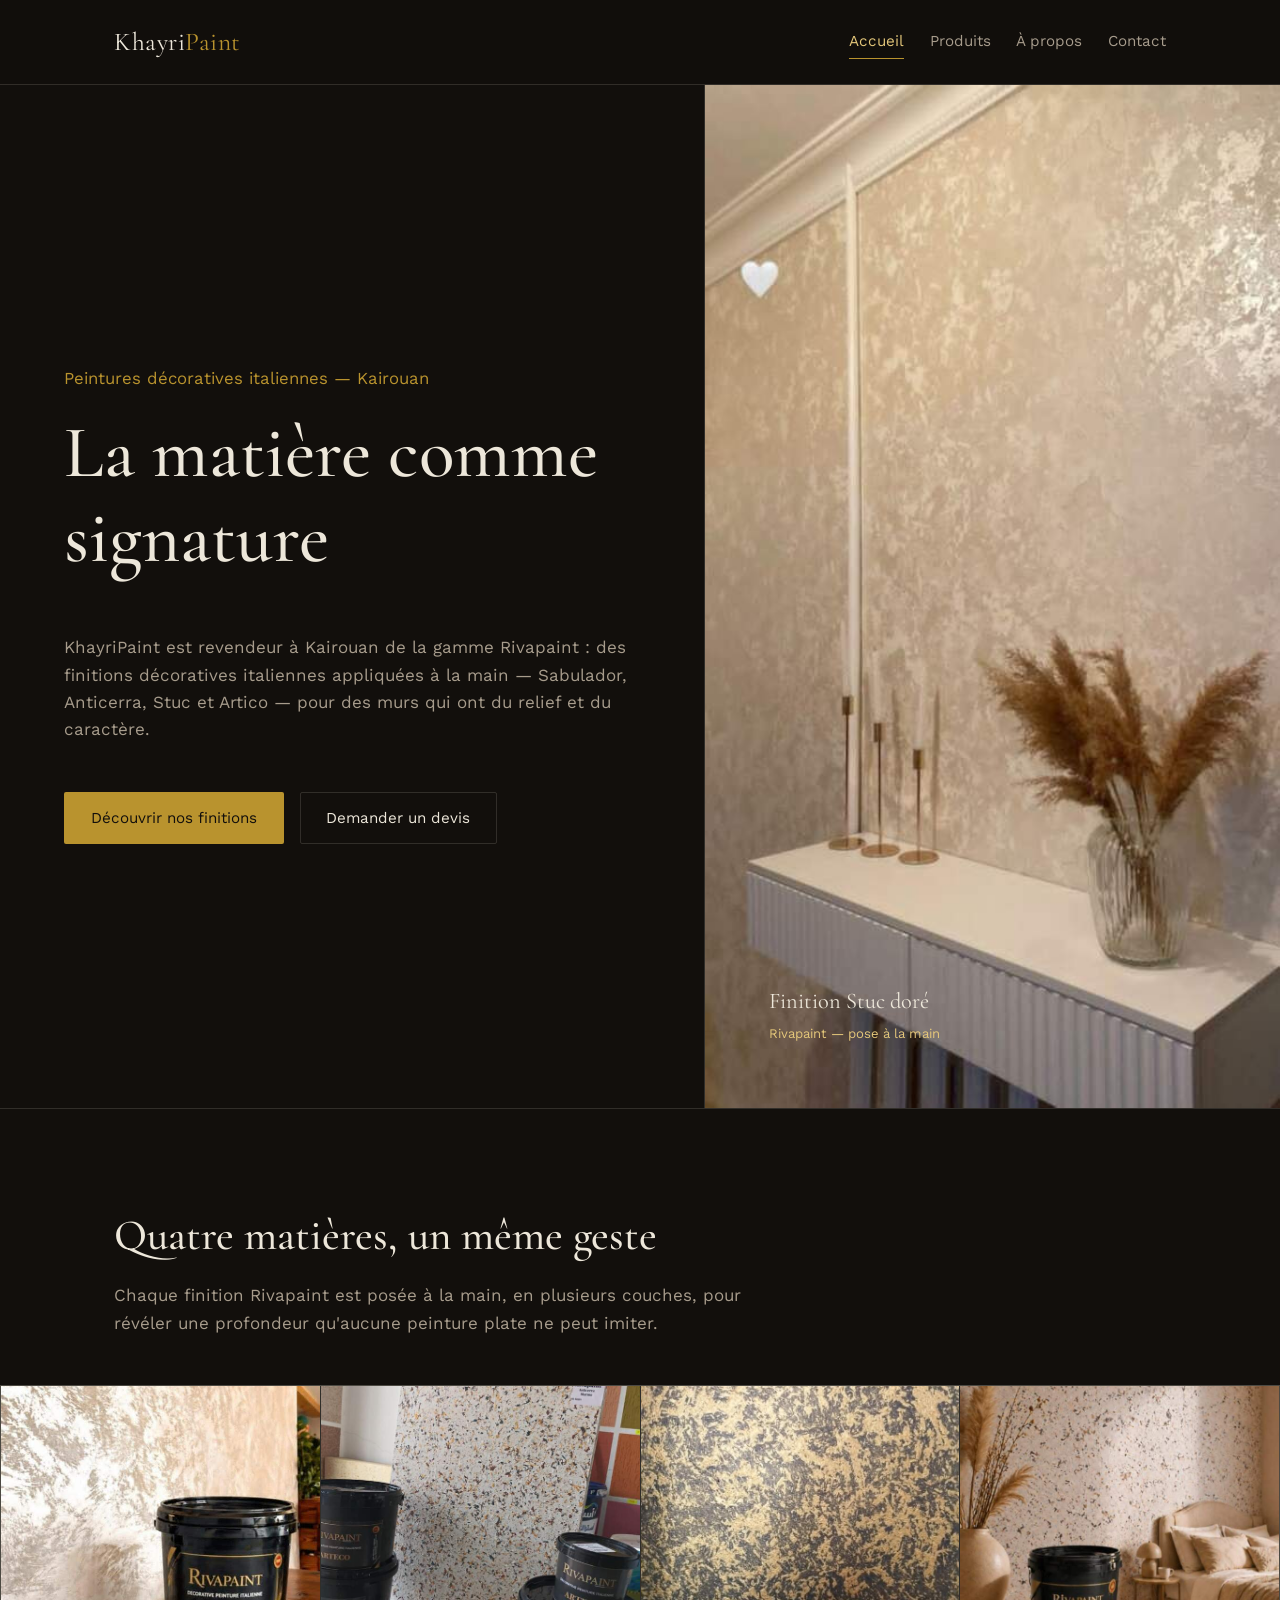
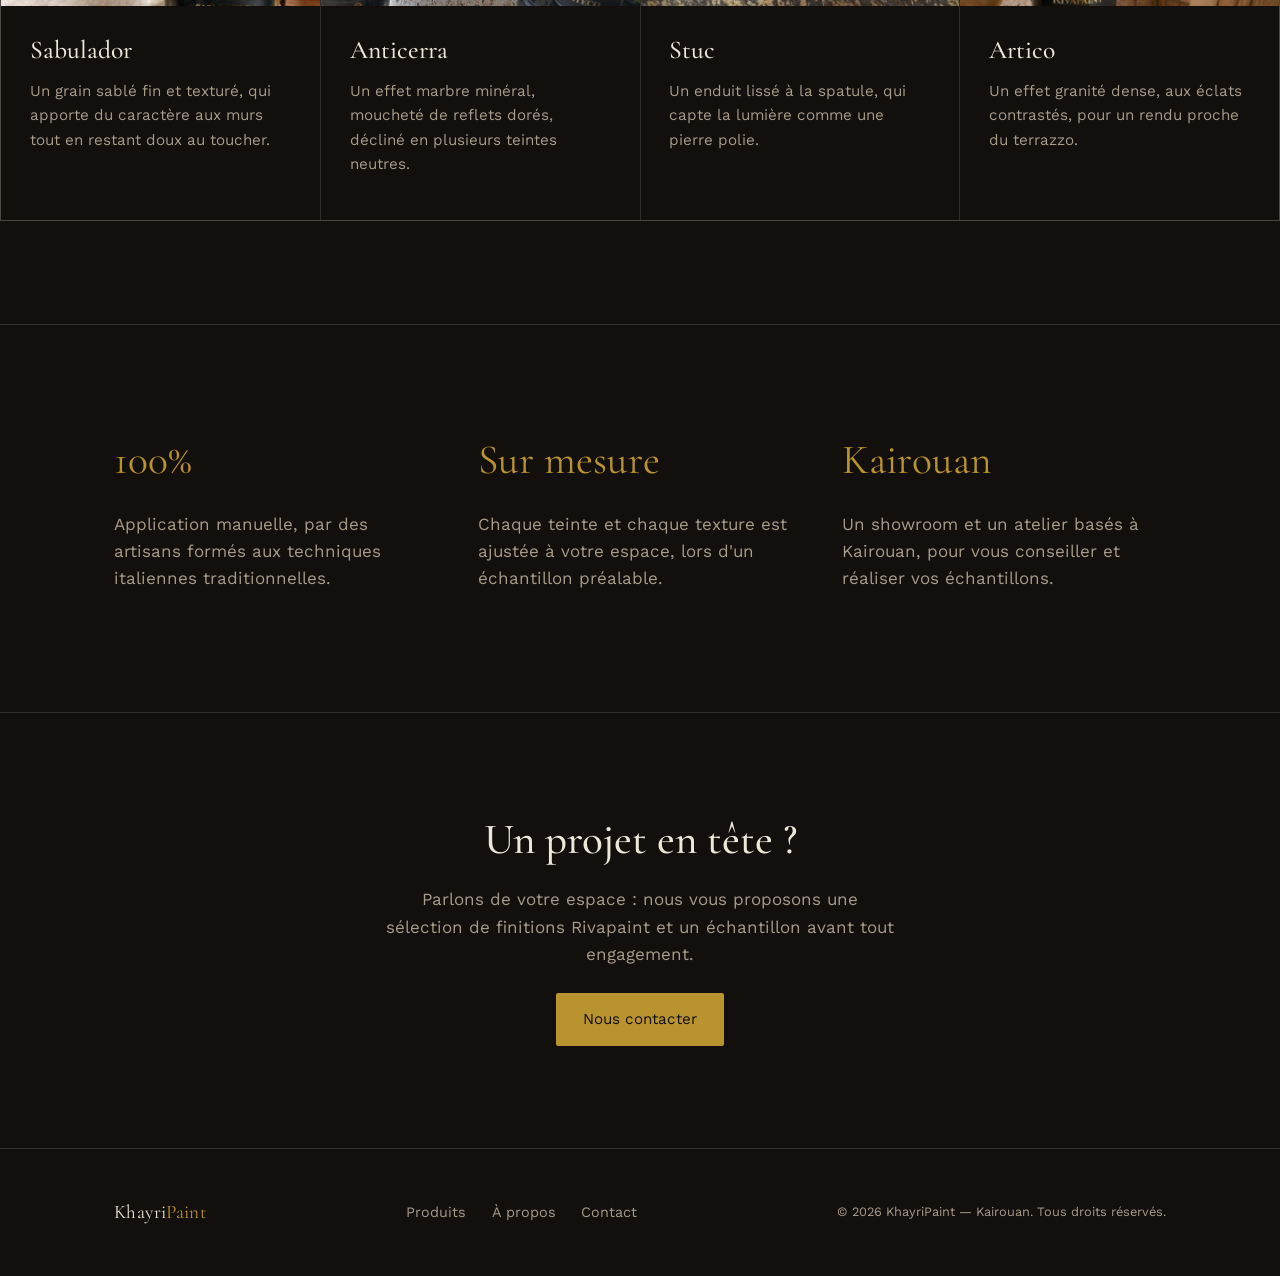
==== index.html @ b310d3a9 "Site vitrine KhayriPaint" ====
<!DOCTYPE html>
<html lang="fr">
<head>
<meta charset="UTF-8">
<meta name="viewport" content="width=device-width, initial-scale=1.0">
<title>KhayriPaint — Peintures décoratives italiennes à Kairouan</title>
<meta name="description" content="KhayriPaint, revendeur Rivapaint à Kairouan : finitions décoratives italiennes haut de gamme — Sabulador, Anticerra, Stuc, Artico. Savoir-faire artisanal, échantillon avant pose.">
<link rel="preconnect" href="https://fonts.googleapis.com">
<link href="https://fonts.googleapis.com/css2?family=Cormorant+Garamond:wght@400;500;600&family=Work+Sans:wght@400;500;600&display=swap" rel="stylesheet">
<link rel="stylesheet" href="style.css">
</head>
<body>

<header class="entete">
  <div class="conteneur">
    <a href="index.html" class="marque">Khayri<span>Paint</span></a>
    <nav class="nav-principale" aria-label="Navigation principale">
      <a href="index.html" aria-current="page">Accueil</a>
      <a href="produits.html">Produits</a>
      <a href="apropos.html">À propos</a>
      <a href="contact.html">Contact</a>
    </nav>
    <button class="nav-bascule" aria-label="Ouvrir le menu">☰</button>
  </div>
</header>

<main>

  <!-- Hero -->
  <section class="heros">
    <div class="heros-texte">
      <p class="amorce">Peintures décoratives italiennes — Kairouan</p>
      <h1>La matière comme signature</h1>
      <p>KhayriPaint est revendeur à Kairouan de la gamme Rivapaint : des finitions décoratives italiennes appliquées à la main — Sabulador, Anticerra, Stuc et Artico — pour des murs qui ont du relief et du caractère.</p>
      <div class="heros-actions">
        <a href="produits.html" class="bouton bouton-plein">Découvrir nos finitions</a>
        <a href="contact.html" class="bouton bouton-contour">Demander un devis</a>
      </div>
    </div>
    <div class="heros-panneau">
      <img src="images/stuc-dore-console.jpg" alt="Mur en finition décorative dorée Rivapaint, ambiance console et pampa" style="width:100%; height:100%; object-fit:cover;">
      <div class="etiquette">Finition Stuc doré<small>Rivapaint — pose à la main</small></div>
    </div>
  </section>

  <hr class="diviseur">

  <!-- Finitions -->
  <section class="section">
    <div class="conteneur">
      <div class="section-entete">
        <h2>Quatre matières, un même geste</h2>
        <p>Chaque finition Rivapaint est posée à la main, en plusieurs couches, pour révéler une profondeur qu'aucune peinture plate ne peut imiter.</p>
      </div>
    </div>
    <div class="grille-finitions">
      <article class="carte-finition">
        <div class="vignette">
          <img src="images/sabulador-mur-seau.jpg" alt="Mur en finition Rivapaint Sabulador, effet sablé beige" >
        </div>
        <div class="corps">
          <h3>Sabulador</h3>
          <p>Un grain sablé fin et texturé, qui apporte du caractère aux murs tout en restant doux au toucher.</p>
        </div>
      </article>
      <article class="carte-finition">
        <div class="vignette">
          <img src="images/echantillon-marmo-arteco.jpg" alt="Échantillon de finition Rivapaint Anticerra Marmo, effet marbre">
        </div>
        <div class="corps">
          <h3>Anticerra</h3>
          <p>Un effet marbre minéral, moucheté de reflets dorés, décliné en plusieurs teintes neutres.</p>
        </div>
      </article>
      <article class="carte-finition">
        <div class="vignette">
          <img src="images/texture-stuc-bronze.jpg" alt="Texture de finition Stuc Rivapaint, ton bronze doré">
        </div>
        <div class="corps">
          <h3>Stuc</h3>
          <p>Un enduit lissé à la spatule, qui capte la lumière comme une pierre polie.</p>
        </div>
      </article>
      <article class="carte-finition">
        <div class="vignette">
          <img src="images/artico-chambre-seau.jpg" alt="Mur en finition Rivapaint Artico dans une chambre">
        </div>
        <div class="corps">
          <h3>Artico</h3>
          <p>Un effet granité dense, aux éclats contrastés, pour un rendu proche du terrazzo.</p>
        </div>
      </article>
    </div>
  </section>

  <hr class="diviseur">

  <!-- Atouts -->
  <section class="section">
    <div class="conteneur">
      <div class="bandeau-atouts">
        <div class="atout">
          <span class="chiffre">100%</span>
          <p>Application manuelle, par des artisans formés aux techniques italiennes traditionnelles.</p>
        </div>
        <div class="atout">
          <span class="chiffre">Sur mesure</span>
          <p>Chaque teinte et chaque texture est ajustée à votre espace, lors d'un échantillon préalable.</p>
        </div>
        <div class="atout">
          <span class="chiffre">Kairouan</span>
          <p>Un showroom et un atelier basés à Kairouan, pour vous conseiller et réaliser vos échantillons.</p>
        </div>
      </div>
    </div>
  </section>

  <hr class="diviseur">

  <!-- Appel à l'action -->
  <section class="section">
    <div class="conteneur centre" style="max-width: 640px;">
      <h2>Un projet en tête ?</h2>
      <p class="centre">Parlons de votre espace : nous vous proposons une sélection de finitions Rivapaint et un échantillon avant tout engagement.</p>
      <div class="heros-actions" style="justify-content: center; margin-top: 1.6rem;">
        <a href="contact.html" class="bouton bouton-plein">Nous contacter</a>
      </div>
    </div>
  </section>

</main>

<footer class="pied">
  <div class="conteneur">
    <span class="marque" style="font-size: 1.2rem;">Khayri<span>Paint</span></span>
    <nav class="pied-liens" aria-label="Liens de pied de page">
      <a href="produits.html">Produits</a>
      <a href="apropos.html">À propos</a>
      <a href="contact.html">Contact</a>
    </nav>
    <span class="mentions">© 2026 KhayriPaint — Kairouan. Tous droits réservés.</span>
  </div>
</footer>

<script src="script.js"></script>
</body>
</html>
---- style.css ----
/* ==========================================================================
   KHAYRIPAINT — feuille de style partagée
   Peintures décoratives italiennes (gamme Rivapaint) — Kairouan
   ========================================================================== */

:root {
  /* Couleurs */
  --noir: #120f0c;
  --noir-panneau: #1a1512;
  --or: #b9932e;
  --or-clair: #e4c77a;
  --ivoire: #ede7da;
  --enduit: #8c6a4a;
  --pierre: #a79c8c;
  --ligne: rgba(237, 231, 218, 0.14);

  /* Typographie */
  --police-titre: "Cormorant Garamond", "Times New Roman", serif;
  --police-texte: "Work Sans", "Segoe UI", sans-serif;

  /* Échelle */
  --marge: clamp(1.5rem, 5vw, 5rem);
  --rayon: 2px;
}

* {
  box-sizing: border-box;
}

html {
  scroll-behavior: smooth;
}

body {
  margin: 0;
  background: var(--noir);
  color: var(--ivoire);
  font-family: var(--police-texte);
  font-size: 17px;
  line-height: 1.6;
  -webkit-font-smoothing: antialiased;
}

h1, h2, h3, h4 {
  font-family: var(--police-titre);
  font-weight: 500;
  line-height: 1.15;
  margin: 0 0 0.5em;
  color: var(--ivoire);
}

h1 { font-size: clamp(2.6rem, 6vw, 4.6rem); font-weight: 500; }
h2 { font-size: clamp(1.9rem, 3.4vw, 2.7rem); }
h3 { font-size: clamp(1.3rem, 2vw, 1.6rem); }

p { color: var(--pierre); max-width: 62ch; }

a { color: inherit; text-decoration: none; }

img { max-width: 100%; display: block; }

.conteneur {
  max-width: 1180px;
  margin: 0 auto;
  padding: 0 var(--marge);
}

/* Focus visible pour l'accessibilité clavier */
a:focus-visible,
button:focus-visible,
input:focus-visible,
textarea:focus-visible {
  outline: 2px solid var(--or-clair);
  outline-offset: 3px;
}

@media (prefers-reduced-motion: reduce) {
  * { animation: none !important; transition: none !important; scroll-behavior: auto !important; }
}

/* ---------- En-tête ---------- */
.entete {
  position: sticky;
  top: 0;
  z-index: 50;
  background: rgba(18, 15, 12, 0.92);
  backdrop-filter: blur(6px);
  border-bottom: 1px solid var(--ligne);
}

.entete .conteneur {
  display: flex;
  align-items: center;
  justify-content: space-between;
  height: 84px;
}

.marque {
  font-family: var(--police-titre);
  font-size: 1.6rem;
  letter-spacing: 0.02em;
  color: var(--ivoire);
}

.marque span { color: var(--or); }

.nav-principale {
  display: flex;
  gap: clamp(1.2rem, 2vw, 2.4rem);
}

.nav-principale a {
  font-size: 0.95rem;
  color: var(--pierre);
  padding: 0.3em 0;
  border-bottom: 1px solid transparent;
  transition: color 0.2s ease, border-color 0.2s ease;
}

.nav-principale a:hover,
.nav-principale a[aria-current="page"] {
  color: var(--or-clair);
  border-color: var(--or);
}

.nav-bascule {
  display: none;
  background: none;
  border: 1px solid var(--ligne);
  color: var(--ivoire);
  width: 42px;
  height: 42px;
  border-radius: var(--rayon);
  font-size: 1.2rem;
}

/* ---------- Boutons ---------- */
.bouton {
  display: inline-flex;
  align-items: center;
  gap: 0.6em;
  padding: 0.85em 1.7em;
  font-family: var(--police-texte);
  font-size: 0.95rem;
  border-radius: var(--rayon);
  border: 1px solid transparent;
  cursor: pointer;
  transition: background 0.2s ease, color 0.2s ease, border-color 0.2s ease;
}

.bouton-plein {
  background: var(--or);
  color: var(--noir);
}
.bouton-plein:hover { background: var(--or-clair); }

.bouton-contour {
  border-color: var(--ligne);
  color: var(--ivoire);
}
.bouton-contour:hover { border-color: var(--or); color: var(--or-clair); }

/* ---------- Texture décorative (simule un enduit / grain de pierre) ---------- */
.texture {
  background-color: var(--noir-panneau);
  background-image:
    radial-gradient(circle at 18% 25%, rgba(185, 147, 46, 0.20) 0, transparent 42%),
    radial-gradient(circle at 82% 70%, rgba(140, 106, 74, 0.28) 0, transparent 48%),
    radial-gradient(circle at 50% 100%, rgba(237, 231, 218, 0.05) 0, transparent 60%),
    repeating-linear-gradient(115deg, rgba(237,231,218,0.035) 0 2px, transparent 2px 6px);
}

.texture-marbre {
  background-color: #100d0b;
  background-image:
    linear-gradient(128deg, rgba(237,231,218,0.10) 0%, transparent 22%, transparent 45%, rgba(185,147,46,0.14) 55%, transparent 70%, rgba(237,231,218,0.06) 100%),
    linear-gradient(35deg, transparent 40%, rgba(237,231,218,0.07) 42%, transparent 44%),
    linear-gradient(95deg, transparent 60%, rgba(185,147,46,0.10) 62%, transparent 64%);
}

.texture-sable {
  background-color: #150f0a;
  background-image: radial-gradient(rgba(237,231,218,0.10) 1px, transparent 1.4px);
  background-size: 7px 7px;
}

.texture-stuc {
  background-color: #171310;
  background-image:
    radial-gradient(circle at 30% 30%, rgba(237,231,218,0.08) 0, transparent 30%),
    radial-gradient(circle at 70% 60%, rgba(237,231,218,0.06) 0, transparent 35%),
    radial-gradient(circle at 45% 80%, rgba(185,147,46,0.12) 0, transparent 30%);
}

/* ---------- Hero ---------- */
.heros {
  display: grid;
  grid-template-columns: 1.1fr 0.9fr;
  align-items: stretch;
  min-height: 86vh;
}

.heros-texte {
  display: flex;
  flex-direction: column;
  justify-content: center;
  padding: var(--marge);
}

.heros-texte .amorce {
  color: var(--or);
  font-size: 1.05rem;
  margin-bottom: 1.2rem;
  max-width: 46ch;
}

.heros-actions {
  display: flex;
  gap: 1rem;
  margin-top: 2rem;
  flex-wrap: wrap;
}

.heros-panneau {
  position: relative;
  overflow: hidden;
  border-left: 1px solid var(--ligne);
}

.heros-panneau .etiquette {
  position: absolute;
  left: var(--marge);
  bottom: var(--marge);
  font-family: var(--police-titre);
  font-size: 1.4rem;
  color: var(--ivoire);
}

.heros-panneau .etiquette small {
  display: block;
  font-family: var(--police-texte);
  font-size: 0.82rem;
  color: var(--or-clair);
  margin-top: 0.3em;
}

/* ---------- Sections génériques ---------- */
.section {
  padding: clamp(3.5rem, 8vw, 7rem) 0;
}

.section-entete {
  max-width: 60ch;
  margin-bottom: 3rem;
}

.section-entete p { margin-top: 0.8rem; }

.diviseur {
  height: 1px;
  background: var(--ligne);
  border: none;
  margin: 0;
}

/* ---------- Grille de finitions ---------- */
.grille-finitions {
  display: grid;
  grid-template-columns: repeat(4, 1fr);
  gap: 1px;
  background: var(--ligne);
  border: 1px solid var(--ligne);
}

@media (max-width: 1100px) and (min-width: 901px) {
  .grille-finitions { grid-template-columns: repeat(2, 1fr); }
}

.carte-finition {
  background: var(--noir);
  display: flex;
  flex-direction: column;
}

.carte-finition .vignette {
  height: 220px;
  overflow: hidden;
}

.vignette img {
  width: 100%;
  height: 100%;
  object-fit: cover;
  display: block;
}

.carte-finition .corps {
  padding: 1.8rem;
}

.carte-finition h3 { margin-bottom: 0.5rem; }
.carte-finition p { font-size: 0.95rem; }

/* ---------- Bandeau atouts ---------- */
.bandeau-atouts {
  display: grid;
  grid-template-columns: repeat(3, 1fr);
  gap: 2.5rem;
}

.atout .chiffre {
  font-family: var(--police-titre);
  font-size: 2.6rem;
  color: var(--or);
  display: block;
  margin-bottom: 0.3rem;
}

/* ---------- Étapes (À propos) ---------- */
.liste-etapes {
  list-style: none;
  margin: 0;
  padding: 0;
  border-top: 1px solid var(--ligne);
}

.liste-etapes li {
  display: grid;
  grid-template-columns: 90px 1fr;
  gap: 2rem;
  padding: 1.8rem 0;
  border-bottom: 1px solid var(--ligne);
}

.liste-etapes .num {
  font-family: var(--police-titre);
  font-size: 1.8rem;
  color: var(--or);
}

/* ---------- Formulaire de contact ---------- */
.mise-en-page-contact {
  display: grid;
  grid-template-columns: 1fr 1fr;
  gap: 4rem;
}

.champ {
  margin-bottom: 1.3rem;
  display: flex;
  flex-direction: column;
  gap: 0.5rem;
}

.champ label {
  font-size: 0.88rem;
  color: var(--pierre);
}

.champ input,
.champ textarea {
  background: var(--noir-panneau);
  border: 1px solid var(--ligne);
  border-radius: var(--rayon);
  padding: 0.85em 1em;
  color: var(--ivoire);
  font-family: var(--police-texte);
  font-size: 0.98rem;
}

.champ input:focus,
.champ textarea:focus {
  border-color: var(--or);
}

.duo-teintes {
  display: flex;
  gap: 1rem;
  margin-top: 1.5rem;
}

.duo-teintes figure {
  margin: 0;
  flex: 1;
}

.duo-teintes img {
  width: 100%;
  height: 110px;
  object-fit: cover;
  border-radius: var(--rayon);
  border: 1px solid var(--ligne);
}

.duo-teintes figcaption {
  margin-top: 0.5rem;
  font-size: 0.78rem;
  color: var(--pierre);
}

.bloc-coordonnees dt {
  color: var(--or-clair);
  font-size: 0.85rem;
  margin-top: 1.4rem;
}

.bloc-coordonnees dd {
  margin: 0.25rem 0 0;
  color: var(--ivoire);
}

/* ---------- Pied de page ---------- */
.pied {
  border-top: 1px solid var(--ligne);
  padding: 3rem 0;
}

.pied .conteneur {
  display: flex;
  justify-content: space-between;
  align-items: center;
  flex-wrap: wrap;
  gap: 1.5rem;
}

.pied-liens {
  display: flex;
  gap: 1.6rem;
}

.pied-liens a { color: var(--pierre); font-size: 0.9rem; }
.pied-liens a:hover { color: var(--or-clair); }

.mentions {
  color: var(--pierre);
  font-size: 0.8rem;
}

/* ---------- Utilitaires ---------- */
.centre { text-align: center; margin-left: auto; margin-right: auto; }

/* ---------- Responsive ---------- */
@media (max-width: 900px) {
  .heros { grid-template-columns: 1fr; min-height: auto; }
  .heros-panneau { height: 340px; }
  .grille-finitions { grid-template-columns: 1fr; }
  .bandeau-atouts { grid-template-columns: 1fr; gap: 1.8rem; }
  .mise-en-page-contact { grid-template-columns: 1fr; gap: 2.5rem; }
  .nav-principale {
    display: none;
    position: absolute;
    top: 84px;
    left: 0;
    right: 0;
    flex-direction: column;
    background: var(--noir);
    border-bottom: 1px solid var(--ligne);
    padding: 1.2rem var(--marge) 1.8rem;
    gap: 1rem;
  }
  .nav-principale.ouverte { display: flex; }
  .nav-bascule { display: block; }
}
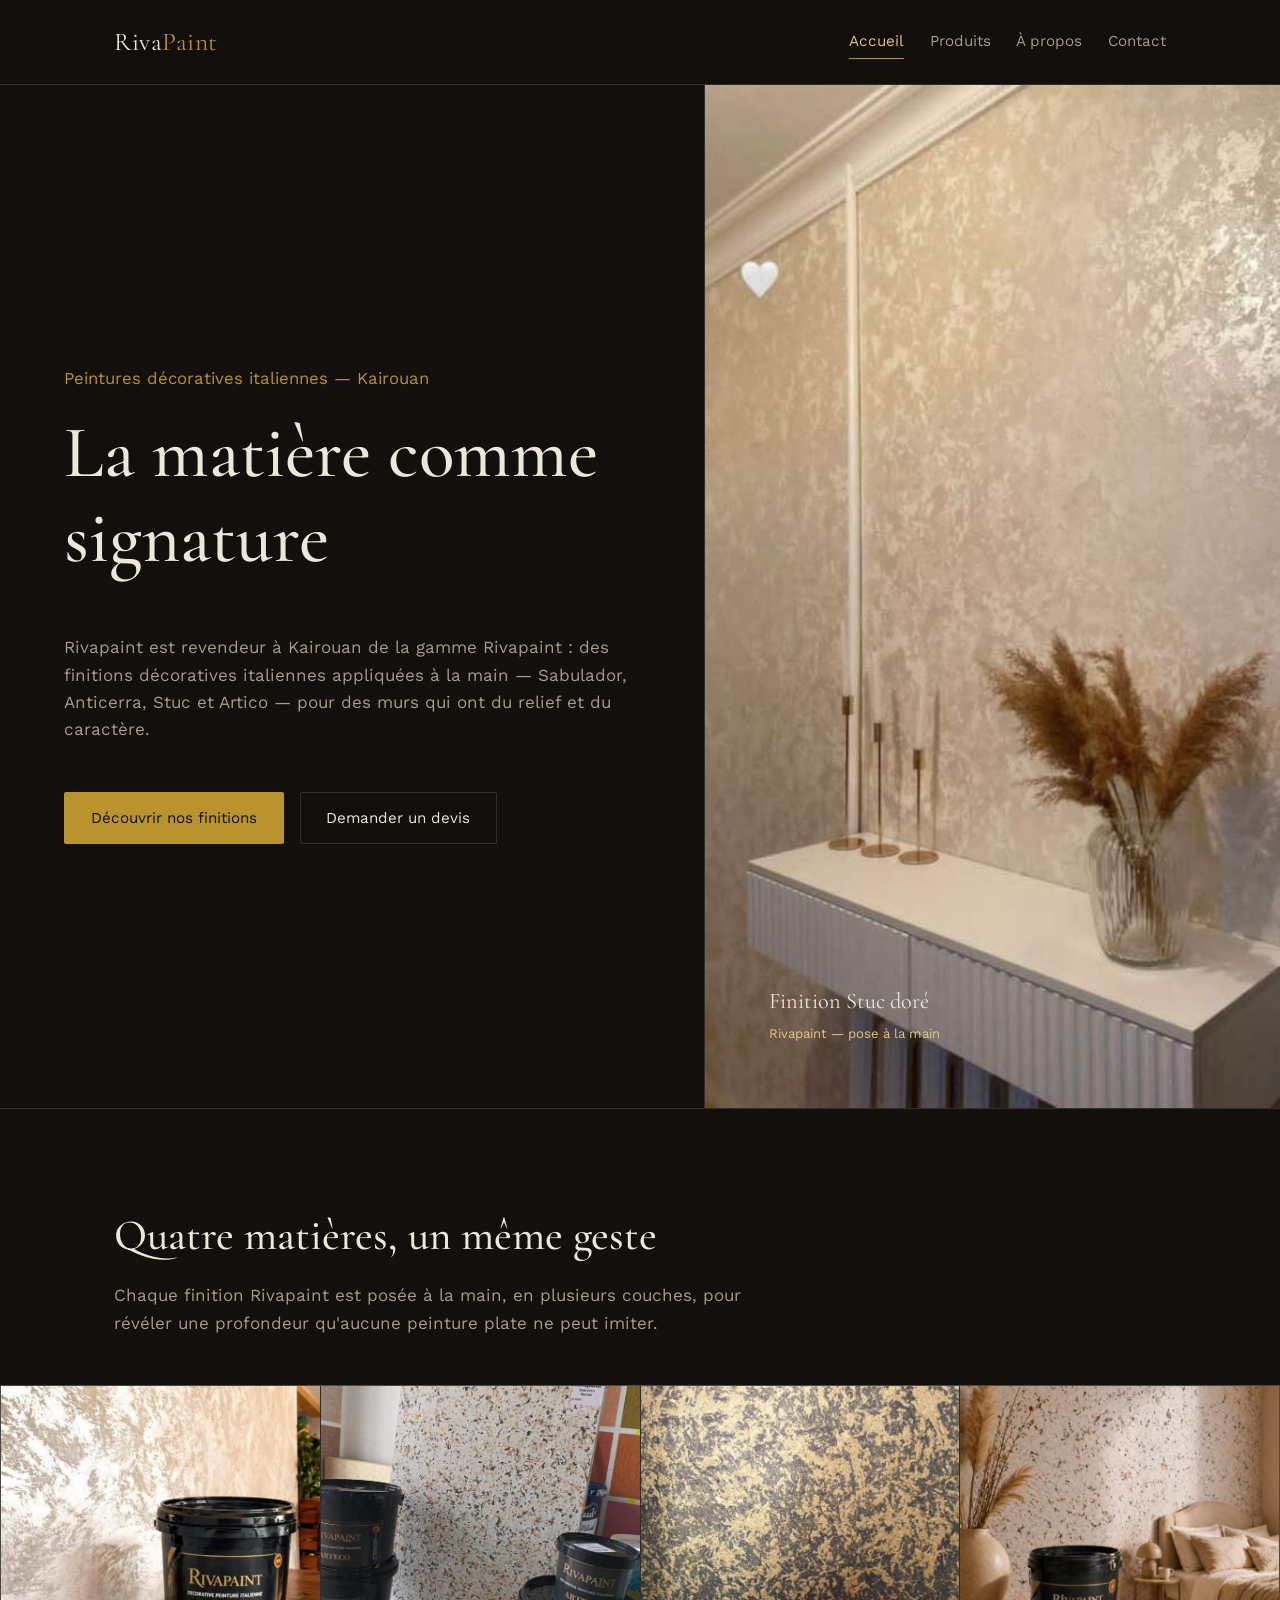
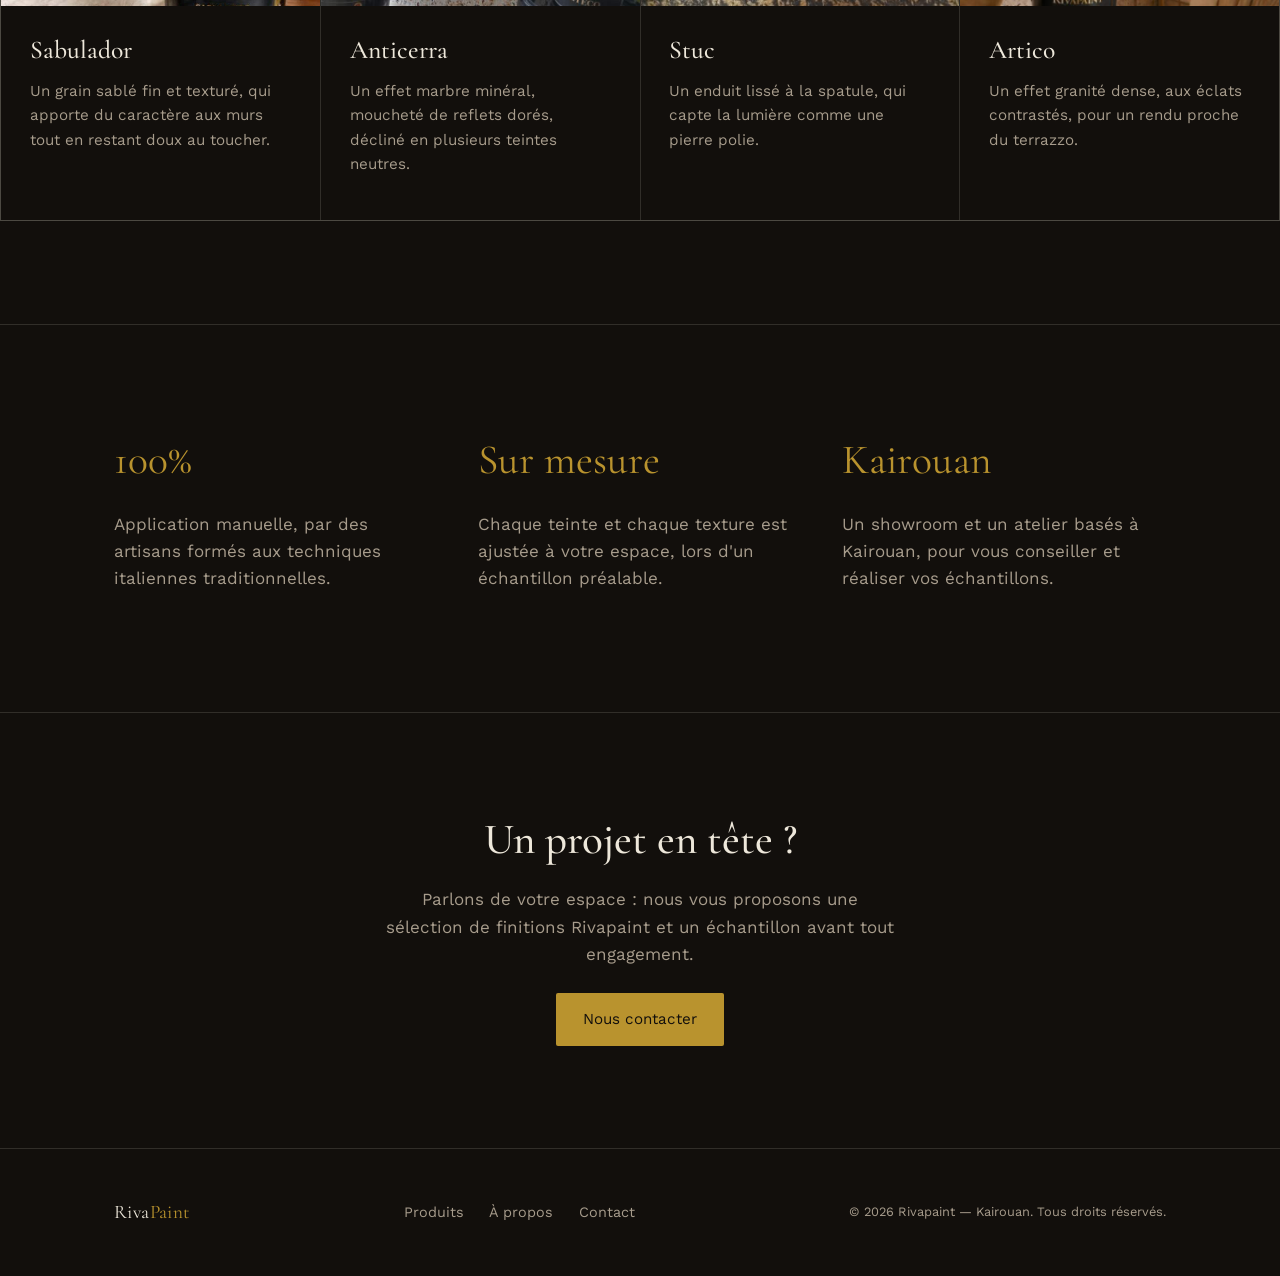
==== commit 64033e07: "Mise à jour du site" ====
--- a/index.html
+++ b/index.html
@@ -3,8 +3,8 @@
 <head>
 <meta charset="UTF-8">
 <meta name="viewport" content="width=device-width, initial-scale=1.0">
-<title>KhayriPaint — Peintures décoratives italiennes à Kairouan</title>
-<meta name="description" content="KhayriPaint, revendeur Rivapaint à Kairouan : finitions décoratives italiennes haut de gamme — Sabulador, Anticerra, Stuc, Artico. Savoir-faire artisanal, échantillon avant pose.">
+<title>Rivapaint — Peintures décoratives italiennes à Kairouan</title>
+<meta name="description" content="Rivapaint, revendeur Rivapaint à Kairouan : finitions décoratives italiennes haut de gamme — Sabulador, Anticerra, Stuc, Artico. Savoir-faire artisanal, échantillon avant pose.">
 <link rel="preconnect" href="https://fonts.googleapis.com">
 <link href="https://fonts.googleapis.com/css2?family=Cormorant+Garamond:wght@400;500;600&family=Work+Sans:wght@400;500;600&display=swap" rel="stylesheet">
 <link rel="stylesheet" href="style.css">
@@ -13,7 +13,7 @@
 
 <header class="entete">
   <div class="conteneur">
-    <a href="index.html" class="marque">Khayri<span>Paint</span></a>
+    <a href="index.html" class="marque">Riva<span>Paint</span></a>
     <nav class="nav-principale" aria-label="Navigation principale">
       <a href="index.html" aria-current="page">Accueil</a>
       <a href="produits.html">Produits</a>
@@ -31,7 +31,7 @@
     <div class="heros-texte">
       <p class="amorce">Peintures décoratives italiennes — Kairouan</p>
       <h1>La matière comme signature</h1>
-      <p>KhayriPaint est revendeur à Kairouan de la gamme Rivapaint : des finitions décoratives italiennes appliquées à la main — Sabulador, Anticerra, Stuc et Artico — pour des murs qui ont du relief et du caractère.</p>
+      <p>Rivapaint est revendeur à Kairouan de la gamme Rivapaint : des finitions décoratives italiennes appliquées à la main — Sabulador, Anticerra, Stuc et Artico — pour des murs qui ont du relief et du caractère.</p>
       <div class="heros-actions">
         <a href="produits.html" class="bouton bouton-plein">Découvrir nos finitions</a>
         <a href="contact.html" class="bouton bouton-contour">Demander un devis</a>
@@ -132,13 +132,13 @@
 
 <footer class="pied">
   <div class="conteneur">
-    <span class="marque" style="font-size: 1.2rem;">Khayri<span>Paint</span></span>
+    <span class="marque" style="font-size: 1.2rem;">Riva<span>Paint</span></span>
     <nav class="pied-liens" aria-label="Liens de pied de page">
       <a href="produits.html">Produits</a>
       <a href="apropos.html">À propos</a>
       <a href="contact.html">Contact</a>
     </nav>
-    <span class="mentions">© 2026 KhayriPaint — Kairouan. Tous droits réservés.</span>
+    <span class="mentions">© 2026 Rivapaint — Kairouan. Tous droits réservés.</span>
   </div>
 </footer>
 
